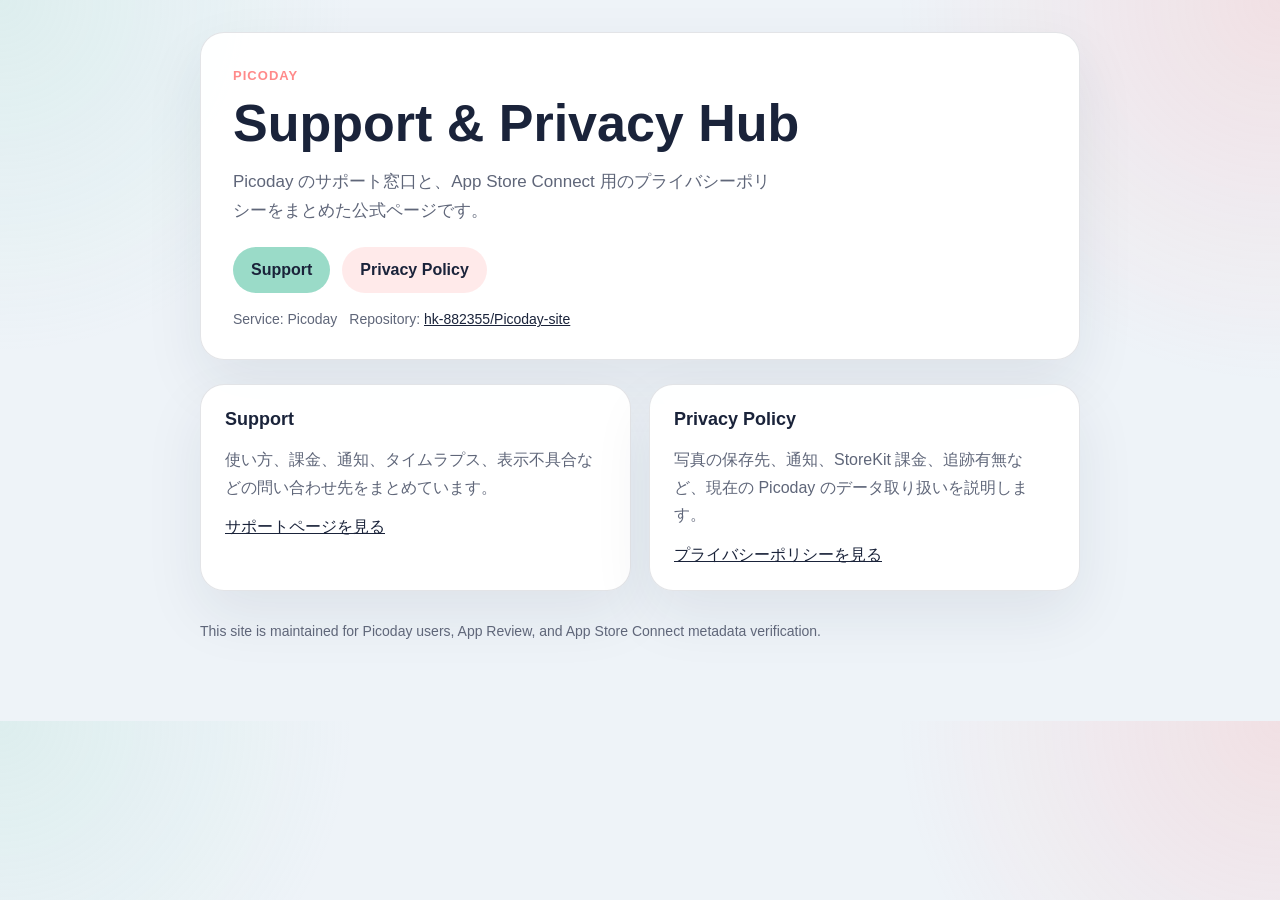
==== index.html @ a2913d63 "Create Picoday support and privacy site" ====
<!doctype html>
<html lang="ja">
  <head>
    <meta charset="utf-8">
    <meta name="viewport" content="width=device-width, initial-scale=1">
    <title>Picoday Support Hub</title>
    <meta name="description" content="Picodayのサポートとプライバシーポリシーの公式ページ">
    <link rel="stylesheet" href="./site.css">
  </head>
  <body>
    <main class="page">
      <section class="hero">
        <p class="eyebrow">Picoday</p>
        <h1>Support & Privacy Hub</h1>
        <p class="lede">
          Picoday のサポート窓口と、App Store Connect 用のプライバシーポリシーをまとめた公式ページです。
        </p>
        <div class="button-row">
          <a class="button button-primary" href="./support/">Support</a>
          <a class="button button-secondary" href="./privacy/">Privacy Policy</a>
        </div>
        <div class="meta">
          <span>Service: Picoday</span>
          <span>Repository: <a href="https://github.com/hk-882355/Picoday-site">hk-882355/Picoday-site</a></span>
        </div>
      </section>

      <section class="grid">
        <article class="card">
          <strong>Support</strong>
          <p>使い方、課金、通知、タイムラプス、表示不具合などの問い合わせ先をまとめています。</p>
          <a href="./support/">サポートページを見る</a>
        </article>
        <article class="card">
          <strong>Privacy Policy</strong>
          <p>写真の保存先、通知、StoreKit 課金、追跡有無など、現在の Picoday のデータ取り扱いを説明します。</p>
          <a href="./privacy/">プライバシーポリシーを見る</a>
        </article>
      </section>

      <p class="footer">
        This site is maintained for Picoday users, App Review, and App Store Connect metadata verification.
      </p>
    </main>
  </body>
</html>
---- site.css ----
:root {
  --bg: #eef3f8;
  --surface: rgba(255, 255, 255, 0.96);
  --text: #1a233a;
  --muted: #5f6679;
  --line: #1a233a;
  --accent1: #ff8a8a;
  --accent2: #9adbc8;
  --border: rgba(26, 35, 58, 0.12);
  --shadow: 0 24px 60px rgba(26, 35, 58, 0.08);
}

* {
  box-sizing: border-box;
}

html {
  scroll-behavior: smooth;
}

body {
  margin: 0;
  font-family: "Avenir Next", "Hiragino Sans", "Yu Gothic", sans-serif;
  color: var(--text);
  background:
    radial-gradient(circle at top right, rgba(255, 138, 138, 0.18), transparent 26%),
    radial-gradient(circle at top left, rgba(154, 219, 200, 0.2), transparent 24%),
    var(--bg);
}

a {
  color: var(--line);
}

.page {
  max-width: 920px;
  margin: 0 auto;
  padding: 32px 20px 64px;
}

.hero,
.card {
  background: var(--surface);
  border: 1px solid var(--border);
  border-radius: 24px;
  box-shadow: var(--shadow);
}

.hero {
  padding: 32px;
}

.eyebrow {
  margin: 0 0 10px;
  color: var(--accent1);
  font-size: 13px;
  font-weight: 800;
  letter-spacing: 0.08em;
  text-transform: uppercase;
}

h1 {
  margin: 0;
  font-size: clamp(34px, 5vw, 52px);
  line-height: 1.03;
}

h2 {
  margin: 0 0 14px;
  font-size: 22px;
}

p,
li {
  line-height: 1.72;
  color: var(--muted);
}

.lede {
  margin-top: 16px;
  max-width: 58ch;
  font-size: 17px;
}

.grid {
  display: grid;
  grid-template-columns: repeat(auto-fit, minmax(260px, 1fr));
  gap: 18px;
  margin-top: 24px;
}

.card {
  padding: 24px;
}

.card strong {
  display: block;
  margin-bottom: 10px;
  color: var(--text);
  font-size: 18px;
}

.button-row {
  display: flex;
  flex-wrap: wrap;
  gap: 12px;
  margin-top: 22px;
}

.button {
  display: inline-flex;
  align-items: center;
  justify-content: center;
  min-height: 46px;
  padding: 0 18px;
  border-radius: 999px;
  text-decoration: none;
  font-weight: 800;
}

.button-primary {
  color: var(--text);
  background: var(--accent2);
}

.button-secondary {
  color: var(--text);
  background: rgba(255, 138, 138, 0.18);
}

.section {
  margin-top: 20px;
  padding: 24px;
}

.list {
  margin: 0;
  padding-left: 20px;
}

.footer {
  margin-top: 28px;
  font-size: 14px;
  color: var(--muted);
}

.meta {
  display: flex;
  flex-wrap: wrap;
  gap: 12px;
  margin-top: 18px;
  color: var(--muted);
  font-size: 14px;
}

.mono {
  font-variant-numeric: tabular-nums;
}

@media (max-width: 640px) {
  .page {
    padding: 24px 16px 56px;
  }

  .hero,
  .card,
  .section {
    padding: 20px;
    border-radius: 20px;
  }
}
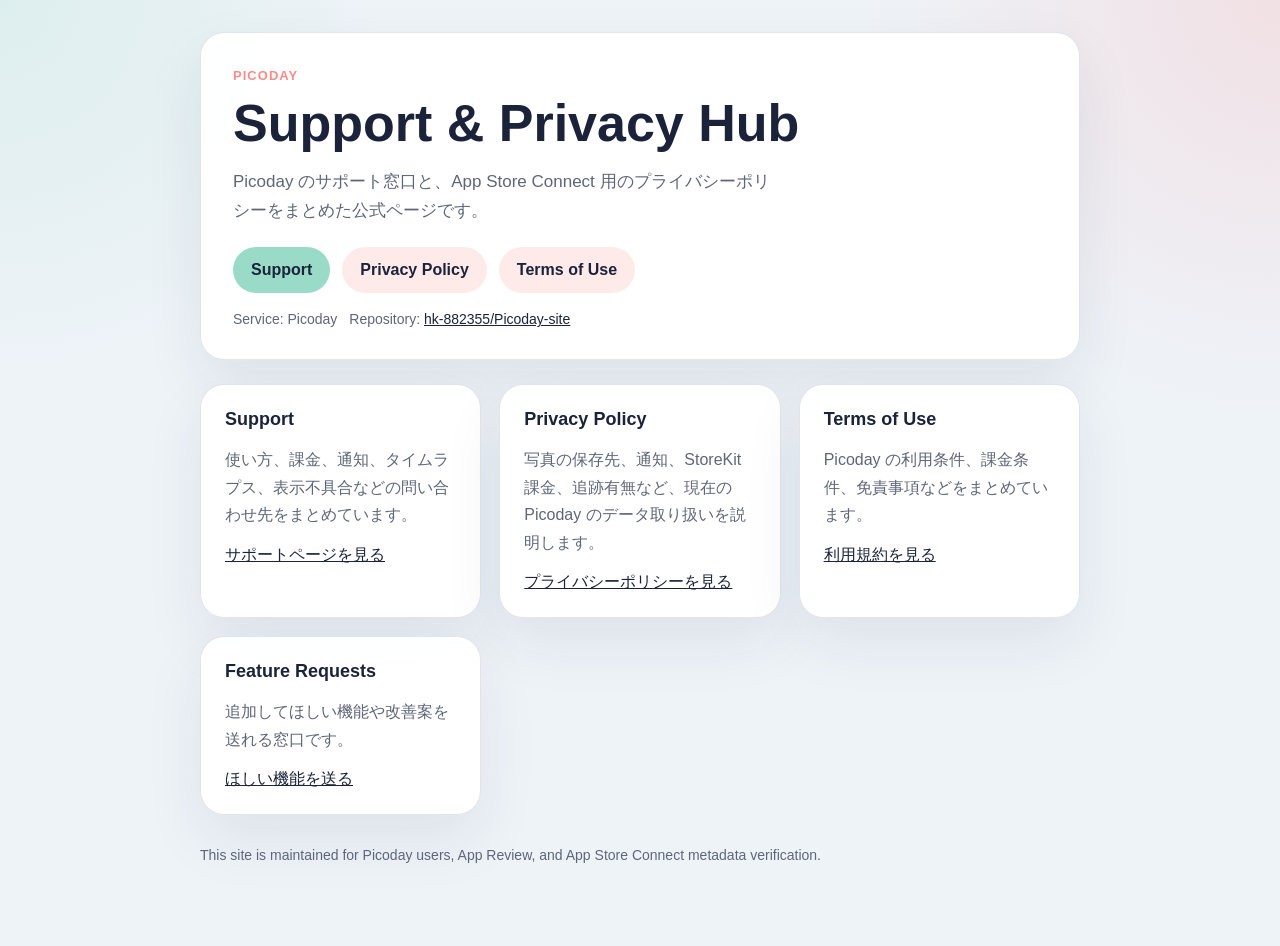
==== commit 520eccb8: "Add terms and feature request pages" ====
--- a/index.html
+++ b/index.html
@@ -18,6 +18,7 @@
         <div class="button-row">
           <a class="button button-primary" href="./support/">Support</a>
           <a class="button button-secondary" href="./privacy/">Privacy Policy</a>
+          <a class="button button-secondary" href="./terms/">Terms of Use</a>
         </div>
         <div class="meta">
           <span>Service: Picoday</span>
@@ -36,6 +37,16 @@
           <p>写真の保存先、通知、StoreKit 課金、追跡有無など、現在の Picoday のデータ取り扱いを説明します。</p>
           <a href="./privacy/">プライバシーポリシーを見る</a>
         </article>
+        <article class="card">
+          <strong>Terms of Use</strong>
+          <p>Picoday の利用条件、課金条件、免責事項などをまとめています。</p>
+          <a href="./terms/">利用規約を見る</a>
+        </article>
+        <article class="card">
+          <strong>Feature Requests</strong>
+          <p>追加してほしい機能や改善案を送れる窓口です。</p>
+          <a href="./feature-requests/">ほしい機能を送る</a>
+        </article>
       </section>
 
       <p class="footer">
